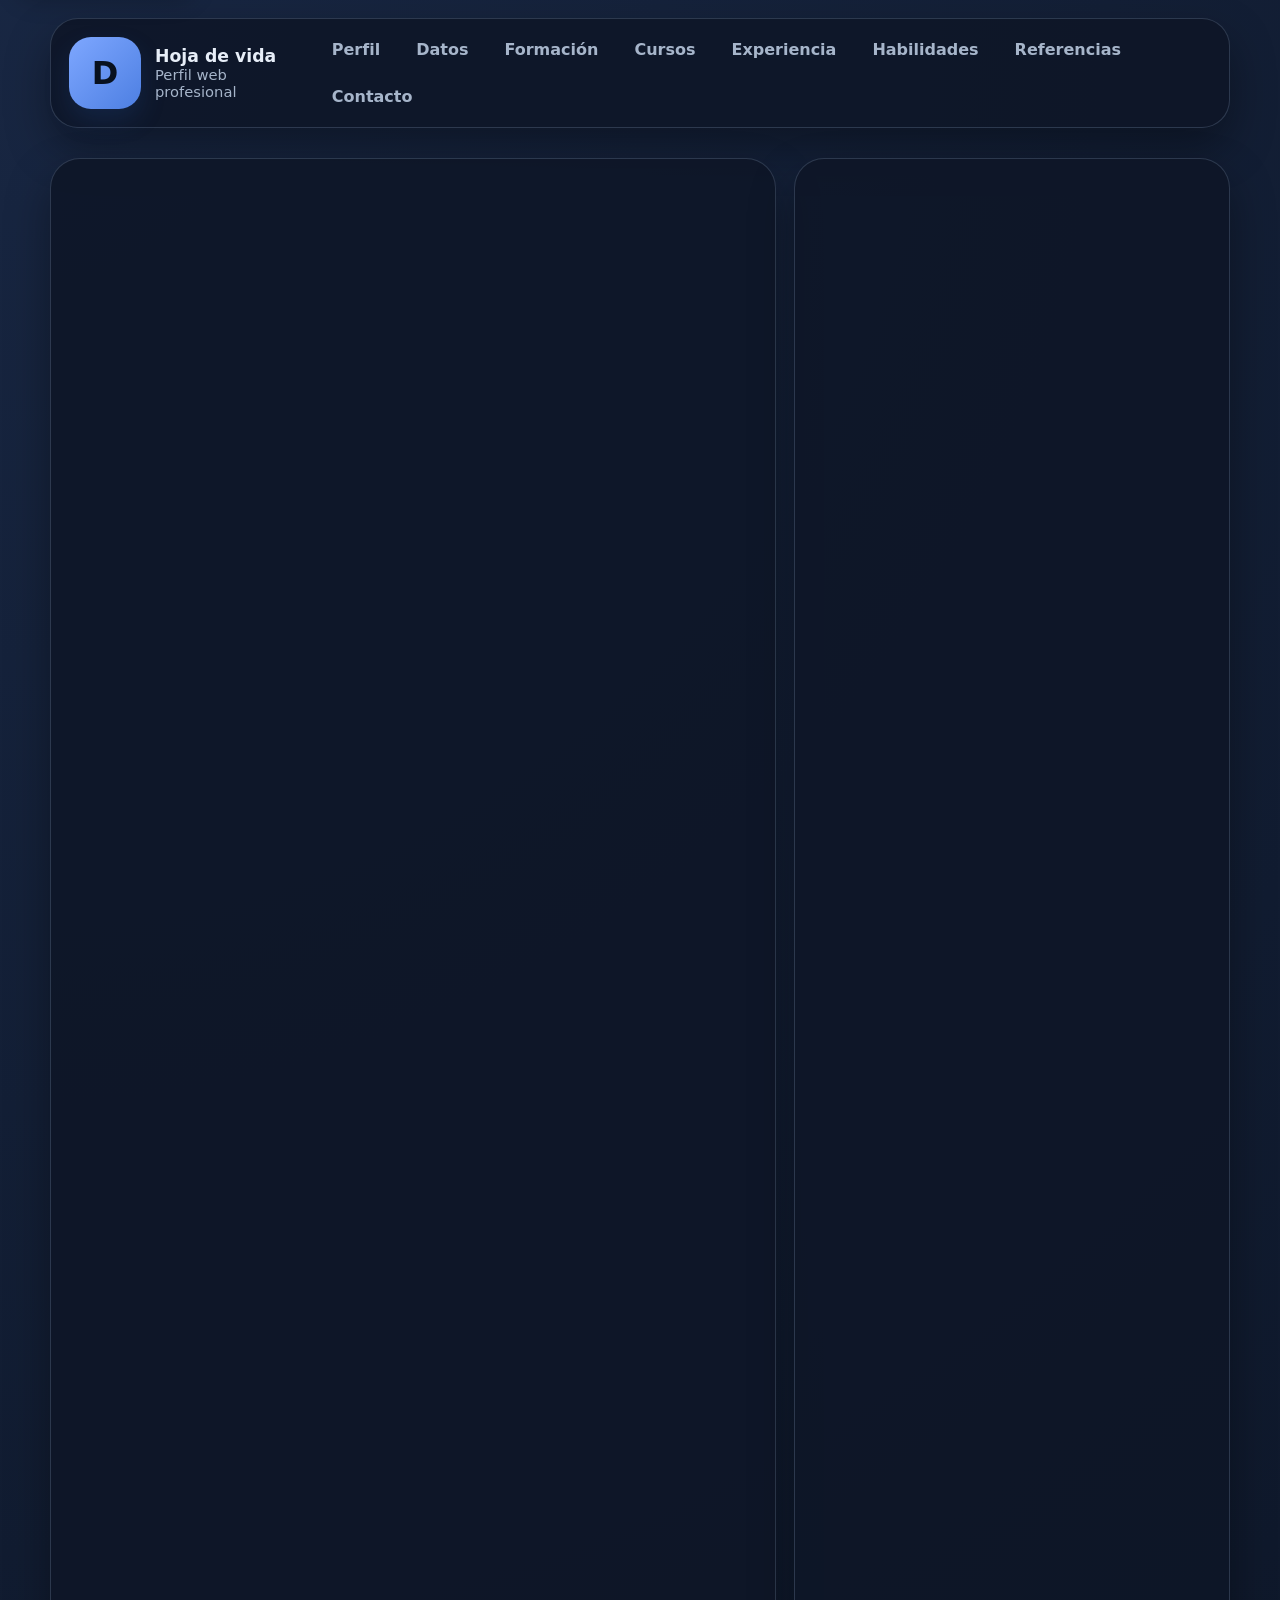
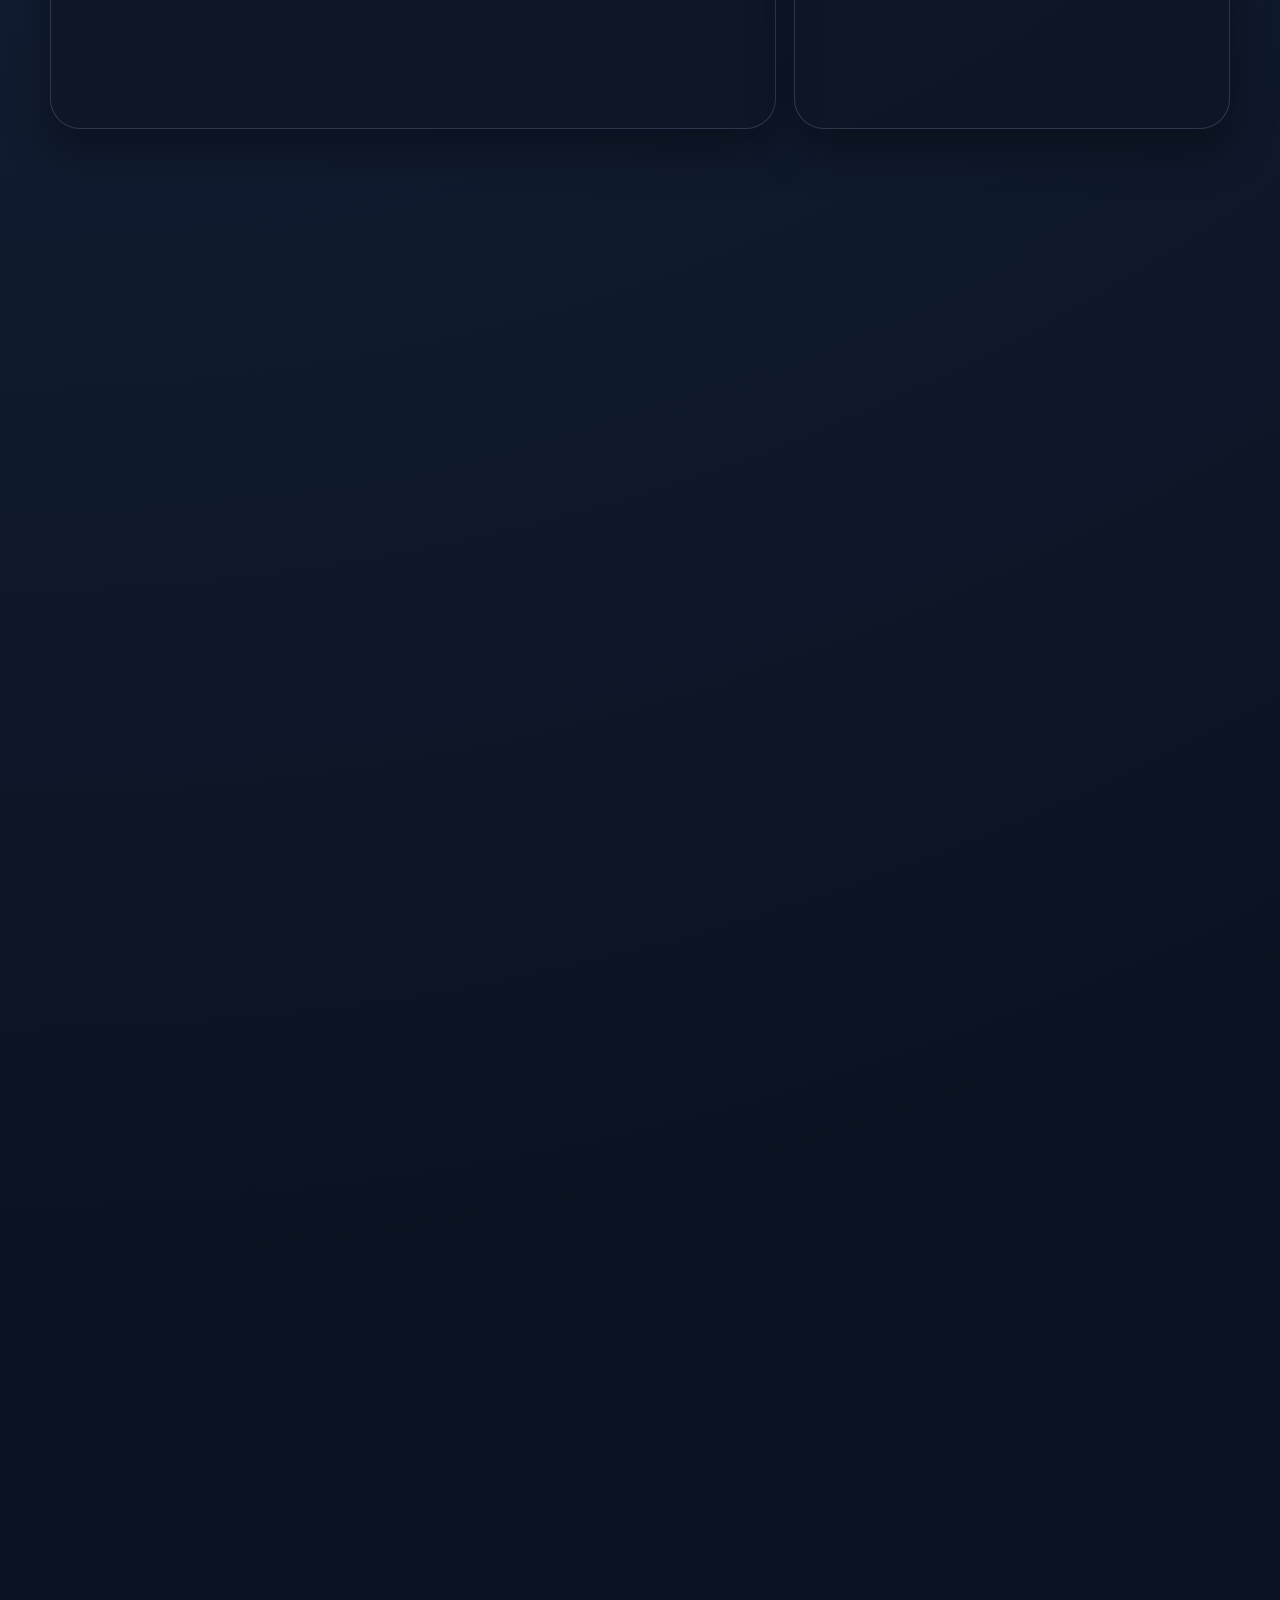
==== index.html @ f196a5a7 "Primer commit: subiendo proyecto completo" ====
<!doctype html>
<html lang="es">
<head>
  <meta charset="UTF-8" />
  <meta name="viewport" content="width=device-width, initial-scale=1.0" />
  <meta name="description" content="Hoja de vida web profesional de Deivid Aldemar Delgado Naranjo" />
  <meta name="color-scheme" content="dark" />
  <meta name="theme-color" content="#10192c" />
  <title>Inicio · Deivid Aldemar Delgado Naranjo</title>
  <link id="appFavicon" rel="icon" type="image/png" sizes="32x32" href="./assets/favicon-32.png" />
  <link rel="icon" type="image/svg+xml" href="./assets/favicon.svg" />
  <link rel="shortcut icon" href="./assets/favicon.ico" />
  <script>
    (function () {
      var path = window.location.pathname.replace(/\/+$/, '');
      var parts = path.split('/').filter(Boolean);
      var base = parts.length ? '/' + parts[0] : '';
      var assets = base ? base + '/assets' : './assets';
      var el = document.getElementById('appFavicon');
      if (el) {
        el.href = assets + '/favicon-32.png';
        el.setAttribute('sizes', '32x32');
      }
    })();
  </script>
  <link rel="stylesheet" href="./css/styles.css" />
</head>
<body>
  <a class="skip-link" href="#contenido">Saltar al contenido</a>

  <header class="hero" id="inicio">
    <nav class="topbar" aria-label="Navegación principal">
      <div class="brand">
        <span class="brand-mark" aria-hidden="true">D</span>
        <div class="brand-copy">
          <strong>Hoja de vida</strong>
          <span>Perfil web profesional</span>
        </div>
      </div>

      <div class="topbar-actions">
        <div class="nav-links">
  <a href="./perfil-profesional/" data-route="perfil">Perfil</a>
  <a href="./datos-personales/" data-route="datos">Datos</a>
  <a href="./formacion-academica/" data-route="formacion">Formación</a>
  <a href="./cursos-y-certificaciones/" data-route="cursos">Cursos</a>
  <a href="./experiencia-laboral/" data-route="experiencia">Experiencia</a>
  <a href="./habilidades/" data-route="habilidades">Habilidades</a>
  <a href="./referencias/" data-route="referencias">Referencias</a>
  <a href="./contacto/" data-route="contacto">Contacto</a>
</div>

      </div>
    </nav>

    <section class="hero-grid">
      <div class="hero-copy">
        <p class="eyebrow">Arquitectura MVC frontend · HTML · CSS · JavaScript</p>
        <h1 id="cvName">Deivid Aldemar Delgado Naranjo</h1>
        <p id="cvHeadline" class="lead"></p>
        <p id="cvSummary" class="summary"></p>

        <div class="hero-actions">
          <button id="printBtn" class="btn btn-primary" type="button">Imprimir / Exportar</button>
          <a class="btn btn-secondary" href="./contacto/" data-route="contacto">Ir a contacto</a>
        </div>
      </div>

      <aside class="hero-panel" aria-label="Resumen rápido">
        <div class="panel-item">
          <span>Ubicación</span>
          <strong id="cvLocation"></strong>
        </div>
        <div class="panel-item">
          <span>Email</span>
          <strong id="cvEmail"></strong>
        </div>
        <div class="panel-item">
          <span>Celular</span>
          <strong id="cvPhone"></strong>
        </div>
        <div class="panel-item">
          <span>Enfoque</span>
          <strong>Desarrollo web y bases de datos</strong>
        </div>
      </aside>
    </section>
  </header>

  <main id="contenido" class="page-shell">
    <section class="stats" id="resumen" data-route="resumen"></section>
    <section id="perfil" data-route="perfil" class="content-block"></section>
    <section id="datos" data-route="datos" class="content-block"></section>
    <section id="formacion" data-route="formacion" class="content-block"></section>
    <section id="cursos" data-route="cursos" class="content-block"></section>
    <section id="experiencia" data-route="experiencia" class="content-block"></section>
    <section id="habilidades" data-route="habilidades" class="content-block"></section>
    <section id="referencias" data-route="referencias" class="content-block"></section>
    <section id="contacto" data-route="contacto" class="content-block"></section>
  </main>

  <footer class="footer">
    <p>Proyecto estático listo para desplegar · MVC frontend · Sin dependencias externas</p>
  </footer>

  <button id="backToTop" class="back-to-top" type="button" aria-label="Volver al inicio">
    <span aria-hidden="true">↑</span>
  </button>

  <script type="module" src="./js/controllers/app.js"></script>
</body>
</html>
---- css/styles.css ----
/* Base */
:root {
  --radius: 24px;
  --radius-sm: 16px;
  --max: 1180px;
  --focus-ring: 0 0 0 4px transparent;
  color-scheme: dark;
  --bg: #0b1322;
  --bg-accent: radial-gradient(circle at top left, rgba(92, 140, 235, 0.16), transparent 34%);
  --surface: rgba(14, 22, 39, 0.88);
  --surface-solid: #10192c;
  --surface-2: #16233a;
  --surface-3: #1d2a45;
  --text: #e7eef8;
  --muted: #a6b5ca;
  --primary: #7ea7ff;
  --primary-2: #4d7fe2;
  --primary-contrast: #08111f;
  --border: rgba(155, 177, 207, 0.22);
  --success: #37c792;
  --danger: #ff7b6b;
  --shadow: 0 20px 44px rgba(0, 0, 0, 0.35);
  --shadow-soft: 0 10px 24px rgba(0, 0, 0, 0.2);
  --primary-shadow: 0 12px 24px rgba(33, 77, 143, 0.24);
  --accent-ring: rgba(126, 167, 255, 0.12);
  --focus-outline: rgba(126, 167, 255, 0.35);
}

body {
  margin: 0;
  font-family: Inter, system-ui, -apple-system, BlinkMacSystemFont, "Segoe UI", sans-serif;
  color: var(--text);
  background:
    var(--bg-accent),
    linear-gradient(180deg, var(--bg) 0%, var(--bg) 100%);
  transition: color .18s ease, border-color .18s ease, box-shadow .18s ease;
}


* { box-sizing: border-box; }
html { scroll-behavior: smooth; }
body {
  margin: 0;
  font-family: Inter, system-ui, -apple-system, BlinkMacSystemFont, "Segoe UI", sans-serif;
  color: var(--text);
  background:
    var(--bg-accent),
    linear-gradient(180deg, var(--bg) 0%, var(--bg) 100%);
  transition: background-color .3s ease, color .3s ease, border-color .3s ease, box-shadow .3s ease;
}

a { color: inherit; text-decoration: none; }
button, input, textarea { font: inherit; }
button { -webkit-tap-highlight-color: transparent; }

.skip-link {
  position: absolute;
  top: -48px;
  left: 16px;
  background: var(--primary);
  color: var(--primary-contrast);
  padding: 10px 14px;
  border-radius: 999px;
  z-index: 999;
  box-shadow: var(--shadow-soft);
}
.skip-link:focus { top: 16px; }

.hero {
  padding: 18px 20px 34px;
}
.topbar, .hero-grid, .page-shell, .footer {
  max-width: var(--max);
  margin: 0 auto;
}

.topbar {
  display: flex;
  align-items: center;
  justify-content: space-between;
  gap: 16px;
  background: var(--surface);
  border: 1px solid var(--border);
  border-radius: 28px;
  padding: 12px 18px;
  box-shadow: var(--shadow);
}

.brand {
  display: flex;
  align-items: center;
  gap: 14px;
  min-width: 0;
}
.brand-mark {
  width: 72px;
  height: 72px;
  flex: 0 0 72px;
  border-radius: 22px;
  display: grid;
  place-items: center;
  background: linear-gradient(135deg, var(--primary), var(--primary-2));
  color: var(--primary-contrast);
  font-weight: 900;
  font-size: 2rem;
  line-height: 1;
  letter-spacing: 0;
  box-shadow: var(--primary-shadow);
}
.brand-copy strong,
.brand-copy span {
  display: block;
}
.brand-copy strong {
  color: var(--text);
  font-size: 1.08rem;
}
.brand-copy span { color: var(--muted); font-size: 0.92rem; }

.topbar-actions {
  display: flex;
  align-items: center;
  gap: 12px;
  flex-wrap: wrap;
  justify-content: flex-end;
}

.nav-links {
  display: flex;
  flex-wrap: wrap;
  gap: 10px;
}
.nav-links a {
  color: var(--muted);
  font-weight: 600;
  padding: 8px 12px;
  border-radius: 999px;
  transition: background .14s ease, color .14s ease, transform .14s ease, box-shadow .14s ease, border-color .14s ease;
  border: 1px solid transparent;
}
.nav-links a:hover,
.nav-links a:focus-visible {
  background: linear-gradient(135deg, rgba(126, 167, 255, 0.10), rgba(77, 127, 226, 0.15));
  color: var(--primary);
  border-color: var(--border);
  box-shadow: var(--shadow-soft);
}

.nav-links a.is-active,
.nav-links a[aria-current="page"] {
  background: linear-gradient(135deg, rgba(126, 167, 255, 0.14), rgba(77, 127, 226, 0.18));
  color: var(--primary);
  border-color: rgba(126, 167, 255, 0.28);
  box-shadow: var(--shadow-soft);
}

#inicio,
#resumen,
#perfil,
#datos,
#formacion,
#cursos,
#experiencia,
#habilidades,
#referencias,
#contacto {
  scroll-margin-top: 28px;
}

.hero-grid {
  display: grid;
  grid-template-columns: 1.5fr 0.9fr;
  gap: 18px;
  margin-top: 18px;
  align-items: stretch;
}

.hero-copy, .hero-panel, .content-card, .stats-card, .contact-card {
  background: var(--surface);
  border: 1px solid var(--border);
  box-shadow: var(--shadow);
  border-radius: 28px;
  overflow: hidden;
  content-visibility: auto;
  contain-intrinsic-size: 1px 280px;
}

.hero-copy {
  border-radius: 30px;
  padding: 34px;
}
.eyebrow {
  display: inline-flex;
  align-items: center;
  gap: 8px;
  color: var(--primary);
  font-size: 0.86rem;
  font-weight: 700;
  text-transform: uppercase;
  letter-spacing: 0.08em;
  margin: 0 0 14px;
}
.eyebrow::before {
  content: "";
  width: 10px;
  height: 10px;
  border-radius: 50%;
  background: var(--primary);
  box-shadow: 0 0 0 6px var(--accent-ring);
}
.hero-copy h1 {
  margin: 0;
  font-size: clamp(2rem, 4vw, 3.7rem);
  line-height: 1.04;
}
.lead {
  margin: 14px 0 0;
  font-size: 1.1rem;
  color: var(--text);
  max-width: 65ch;
}
.summary {
  margin: 16px 0 0;
  color: var(--muted);
  max-width: 72ch;
  line-height: 1.7;
}

.hero-actions {
  display: flex;
  flex-wrap: wrap;
  gap: 12px;
  margin-top: 26px;
}

.btn {
  display: inline-flex;
  align-items: center;
  justify-content: center;
  min-height: 46px;
  padding: 0 18px;
  border-radius: 14px;
  border: 1px solid transparent;
  font-weight: 700;
  cursor: pointer;
  transition: transform .12s ease, box-shadow .12s ease, background .12s ease, color .12s ease, border-color .12s ease;
}
.btn:hover { transform: translateY(-1px); }
.btn:focus-visible,
.nav-links a:focus-visible,
input:focus-visible,
textarea:focus-visible,
.back-to-top:focus-visible {
  outline: 3px solid var(--focus-outline);
  outline-offset: 2px;
}
.btn-primary {
  background: linear-gradient(135deg, var(--primary), var(--primary-2));
  color: var(--primary-contrast);
  box-shadow: var(--primary-shadow);
}
.btn-secondary {
  background: var(--surface-solid);
  border-color: var(--border);
  color: var(--primary);
}
.btn-ghost {
  background: transparent;
  border-color: var(--border);
  color: var(--text);
}

.hero-panel {
  border-radius: 30px;
  padding: 26px;
  display: grid;
  gap: 14px;
  align-content: start;
}
.panel-item {
  background: var(--surface-2);
  border-radius: 18px;
  padding: 16px 18px;
  border: 1px solid var(--border);
}
.panel-item span {
  display: block;
  font-size: 0.86rem;
  color: var(--muted);
  margin-bottom: 6px;
}
.panel-item strong {
  display: block;
  font-size: 1rem;
  line-height: 1.45;
}

.page-shell {
  padding: 0 20px 40px;
}

.stats {
  display: grid;
  grid-template-columns: repeat(4, 1fr);
  gap: 14px;
  margin-top: 4px;
  margin-bottom: 18px;
}
.stats-card {
  border-radius: 22px;
  padding: 18px;
}
.stats-card span {
  display: block;
  color: var(--muted);
  font-size: 0.9rem;
  margin-bottom: 10px;
}
.stats-card strong {
  font-size: 1.4rem;
}

.content-block {
  margin-bottom: 18px;
}
.content-card {
  border-radius: 30px;
  padding: 28px;
}
.section-head {
  display: flex;
  justify-content: space-between;
  align-items: end;
  gap: 16px;
  margin-bottom: 20px;
}
.section-head h2 {
  margin: 0;
  font-size: 1.6rem;
}
.section-head p {
  margin: 6px 0 0;
  color: var(--muted);
  max-width: 70ch;
}
.badge {
  display: inline-flex;
  align-items: center;
  gap: 8px;
  background: var(--surface-2);
  color: var(--primary);
  border-radius: 999px;
  padding: 8px 12px;
  font-weight: 700;
  font-size: 0.86rem;
  border: 1px solid var(--border);
}

.grid-2 {
  display: grid;
  grid-template-columns: 1fr 1fr;
  gap: 16px;
}
.grid-3 {
  display: grid;
  grid-template-columns: repeat(3, 1fr);
  gap: 16px;
}
.card {
  background: var(--surface-2);
  border-radius: 22px;
  padding: 18px;
  border: 1px solid var(--border);
}
.card h3 {
  margin: 0 0 10px;
  font-size: 1.05rem;
}
.card p, .card li, .muted { color: var(--muted); line-height: 1.7; }
.card ul { margin: 0; padding-left: 18px; }

.definition-list {
  display: grid;
  grid-template-columns: repeat(2, minmax(0, 1fr));
  gap: 14px;
}
.definition-item {
  padding: 16px;
  background: var(--surface-2);
  border-radius: 18px;
  border: 1px solid var(--border);
}
.definition-item dt {
  font-size: 0.85rem;
  color: var(--muted);
  margin-bottom: 8px;
}
.definition-item dd {
  margin: 0;
  font-weight: 600;
  line-height: 1.5;
}

.timeline {
  display: grid;
  gap: 14px;
}
.timeline-item {
  position: relative;
  padding: 18px 18px 18px 22px;
  background: var(--surface-2);
  border-radius: 20px;
  border: 1px solid var(--border);
}
.timeline-item::before {
  content: "";
  position: absolute;
  left: 10px;
  top: 22px;
  bottom: 22px;
  width: 3px;
  border-radius: 999px;
  background: linear-gradient(180deg, var(--primary), var(--primary-2));
  opacity: 0.6;
}
.timeline-meta {
  display: flex;
  flex-wrap: wrap;
  gap: 8px;
  margin-bottom: 8px;
}
.pill {
  display: inline-flex;
  align-items: center;
  border-radius: 999px;
  background: var(--surface-solid);
  border: 1px solid var(--border);
  padding: 4px 10px;
  font-size: 0.82rem;
  color: var(--muted);
}
.timeline-item h3 { margin: 0 0 8px; }
.timeline-item p { margin: 0; color: var(--muted); line-height: 1.7; }

.skill-list {
  display: flex;
  flex-wrap: wrap;
  gap: 10px;
}
.skill-chip {
  border: 1px solid var(--border);
  background: var(--surface-solid);
  padding: 10px 12px;
  border-radius: 999px;
  color: var(--primary-2);
  font-weight: 700;
}

.form {
  display: grid;
  gap: 14px;
}
.form-grid {
  display: grid;
  grid-template-columns: repeat(2, 1fr);
  gap: 14px;
}
.field {
  display: grid;
  gap: 8px;
}
.field label {
  font-weight: 700;
  font-size: 0.95rem;
}
.field-help {
  color: var(--muted);
  font-size: 0.85rem;
  line-height: 1.5;
}

.sr-only {
  position: absolute;
  width: 1px;
  height: 1px;
  padding: 0;
  margin: -1px;
  overflow: hidden;
  clip: rect(0, 0, 0, 0);
  white-space: nowrap;
  border: 0;
}

.field input, .field textarea {
  width: 100%;
  padding: 14px 15px;
  border-radius: 16px;
  border: 1px solid var(--border);
  background: var(--surface-solid);
  color: var(--text);
  outline: none;
  transition: background-color .2s ease, border-color .2s ease, box-shadow .2s ease, color .2s ease;
}
.field input::placeholder,
.field textarea::placeholder { opacity: 0.62; }
.field input:focus, .field textarea:focus {
  border-color: var(--primary);
  box-shadow: 0 0 0 4px var(--accent-ring);
}
.field textarea { min-height: 140px; resize: vertical; }

.form-status {
  min-height: 1.5em;
  font-weight: 700;
}
.form-status.success { color: var(--success); animation: status-pop .18s ease-out; }
.form-status.error { color: var(--danger); animation: status-shake .18s ease-out; }

.footer {
  padding: 8px 20px 30px;
  color: var(--muted);
  text-align: center;
}

.back-to-top {
  position: fixed;
  right: 18px;
  bottom: 18px;
  z-index: 998;
  width: 48px;
  height: 48px;
  border: 1px solid var(--border);
  border-radius: 999px;
  background: var(--surface);
  color: var(--text);
  box-shadow: var(--shadow);
  display: grid;
  place-items: center;
  cursor: pointer;
  opacity: 0;
  transform: translateY(10px);
  pointer-events: none;
  transition: opacity .16s ease, transform .16s ease, background .16s ease, color .16s ease;
}
.back-to-top.is-visible {
  opacity: 1;
  transform: translateY(0);
  pointer-events: auto;
  animation: back-top-enter .16s ease-out;
}
.back-to-top:hover {
  transform: translateY(-1px) scale(1.015);
}

/* Animations */
[data-reveal] {
  opacity: 0;
  transform: translate3d(0, 10px, 0);
  transition:
    opacity .22s ease-out,
    transform .22s ease-out;
  transition-delay: var(--reveal-delay, 0ms);
  will-change: opacity, transform;
  content-visibility: auto;
  contain-intrinsic-size: 1px 240px;
}

[data-reveal].is-visible {
  opacity: 1;
  transform: translate3d(0, 0, 0);
}

.hero-copy[data-reveal],
.hero-panel[data-reveal],
main > section[data-reveal],
.content-card[data-reveal],
.stats-card[data-reveal],
.card[data-reveal],
.panel-item[data-reveal],
.definition-item[data-reveal],
.timeline-item[data-reveal],
.skill-chip[data-reveal] {
  transition-timing-function: cubic-bezier(0.2, 0.8, 0.2, 1);
}

.hero-copy[data-reveal],
.hero-panel[data-reveal],
main > section[data-reveal] {
  transform: translate3d(0, 12px, 0);
}

.content-card[data-reveal],
.stats-card[data-reveal],
.card[data-reveal],
.panel-item[data-reveal],
.definition-item[data-reveal],
.timeline-item[data-reveal] {
  transition-duration: .22s;
}

.skill-chip[data-reveal] {
  transform: translate3d(0, 8px, 0);
  transition-duration: .18s;
}

.btn,
.nav-links a,
.back-to-top {
  transition: transform .18s ease, box-shadow .18s ease, background .18s ease, color .18s ease, border-color .18s ease, opacity .18s ease;
}

.form-status {
  opacity: 0;
  transform: translateY(6px);
  transition: opacity .22s ease, transform .22s ease, color .22s ease;
}

.form-status.is-active {
  opacity: 1;
  transform: translateY(0);
}

.form-status.success {
  color: var(--success);
  animation: status-pop .42s ease;
}

.form-status.error {
  color: var(--danger);
  animation: status-shake .42s ease;
}

.back-to-top.is-visible {
  animation: back-top-enter .22s ease;
}

.no-motion *,
.no-motion *::before,
.no-motion *::after {
  animation: none !important;
  transition: none !important;
  scroll-behavior: auto !important;
}

.no-motion [data-reveal] {
  opacity: 1 !important;
  transform: none !important;
  filter: none !important;
  transition: none !important;
  transition-delay: 0ms !important;
}

@keyframes status-pop {
  0% {
    opacity: 0;
    transform: translateY(4px) scale(0.99);
  }
  100% {
    opacity: 1;
    transform: translateY(0) scale(1);
  }
}

@keyframes status-shake {
  0%, 100% { transform: translateX(0); }
  25% { transform: translateX(-2px); }
  50% { transform: translateX(2px); }
  75% { transform: translateX(-1px); }
}

@keyframes back-top-enter {
  0% { opacity: 0; transform: translateY(6px) scale(0.98); }
  100% { opacity: 1; transform: translateY(0) scale(1); }
}


.lite-motion .topbar,
.lite-motion .hero-copy,
.lite-motion .hero-panel,
.lite-motion .content-card,
.lite-motion .stats-card,
.lite-motion .contact-card,
.lite-motion .card,
.lite-motion .panel-item,
.lite-motion .definition-item,
.lite-motion .timeline-item {
  box-shadow: var(--shadow-soft);
}

@media (pointer: coarse), (max-width: 768px) {
  html { scroll-behavior: auto; }

  .topbar,
  .hero-copy,
  .hero-panel,
  .content-card,
  .stats-card,
  .contact-card {
    box-shadow: var(--shadow-soft);
  }

  .nav-links a,
  .btn,
  .back-to-top {
    transition-duration: .12s;
  }

  [data-reveal] {
    transition-duration: .16s;
    transition-timing-function: ease-out;
    transition-delay: var(--reveal-delay, 0ms);
  }
}

@media (prefers-reduced-motion: reduce) {
  html { scroll-behavior: auto; }
  *, *::before, *::after {
    animation: none !important;
    transition: none !important;
    scroll-behavior: auto !important;
  }
  [data-reveal] {
    opacity: 1 !important;
    transform: none !important;
    filter: none !important;
  }
}

@media (max-width: 960px) {
  .hero-grid, .stats, .grid-2, .grid-3, .form-grid {
    grid-template-columns: 1fr;
  }
  .topbar {
    border-radius: 28px;
    align-items: start;
    flex-direction: column;
  }
  .topbar-actions {
    width: 100%;
    justify-content: space-between;
  }
  .nav-links { width: 100%; }
  .hero-copy, .hero-panel, .content-card { padding: 22px; }
  .definition-list { grid-template-columns: 1fr; }
}

@media (max-width: 640px) {
  .hero, .page-shell { padding-left: 14px; padding-right: 14px; }
  .hero-copy h1 { font-size: 2rem; }
  .hero-actions { flex-direction: column; }
  .btn { width: 100%; }
  .section-head { align-items: start; flex-direction: column; }
  .topbar-actions {
    flex-direction: column;
    align-items: stretch;
  }
  .back-to-top {
    right: 14px;
    bottom: 14px;
  }
}

/* Print-friendly */
@media print {
  @page { margin: 12mm; }
  html, body {
    background: #ffffff !important;
    color: #0f172a !important;
    scroll-behavior: auto !important;
  }
  *,
  *::before,
  *::after {
    animation: none !important;
    transition: none !important;
    filter: none !important;
    box-shadow: none !important;
  }
  [data-reveal] {
    opacity: 1 !important;
    transform: none !important;
  }
  .skip-link, .topbar, .hero-actions, #contacto, .footer, .back-to-top {
    display: none !important;
  }
  .hero, .page-shell { padding: 0; }
  .hero-copy, .hero-panel, .content-card, .stats-card {
    box-shadow: none;
    border: 1px solid #dfe6ee;
    background: #ffffff !important;
  }
  .hero-grid { grid-template-columns: 1.4fr 0.9fr; }
  .content-card, .stats-card, .timeline-item, .definition-item, .card, .panel-item {
    break-inside: avoid;
  }
  .content-card { page-break-inside: avoid; }
  .section-head h2 { font-size: 1.35rem; }
}
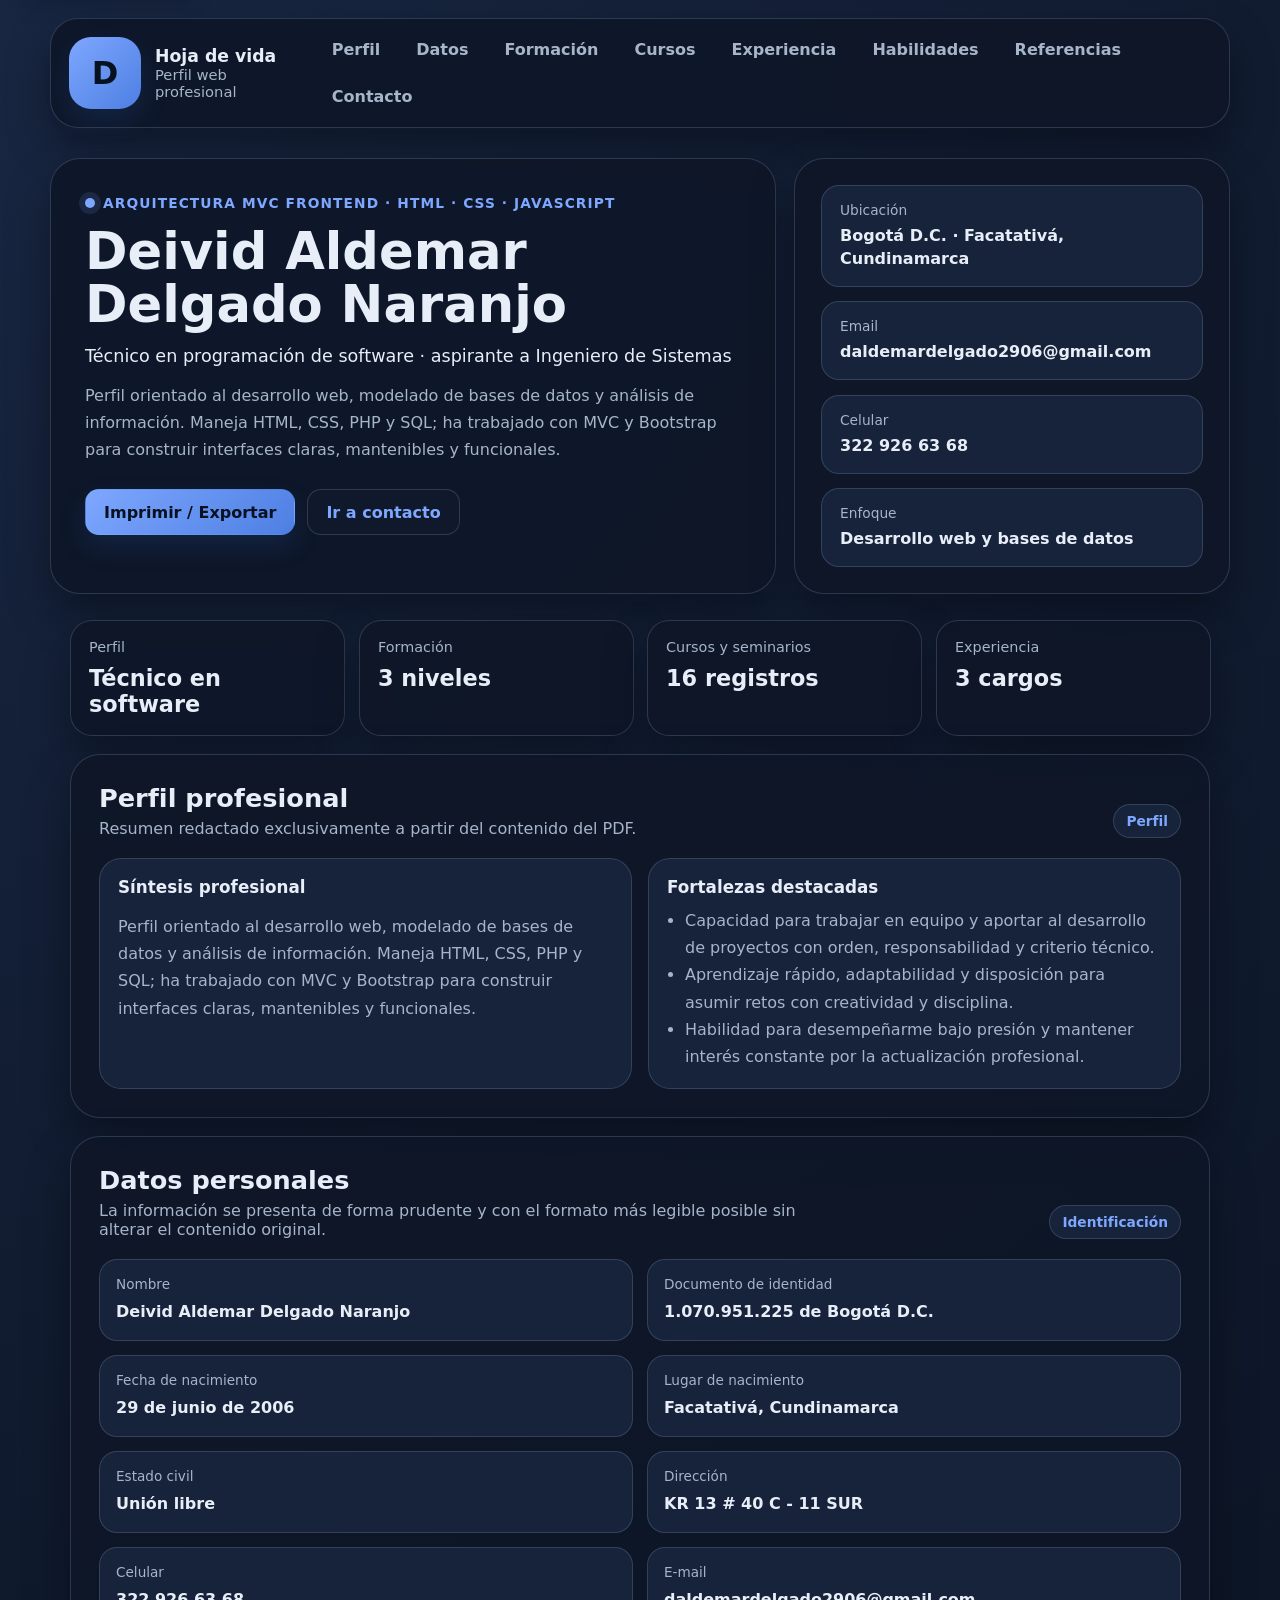
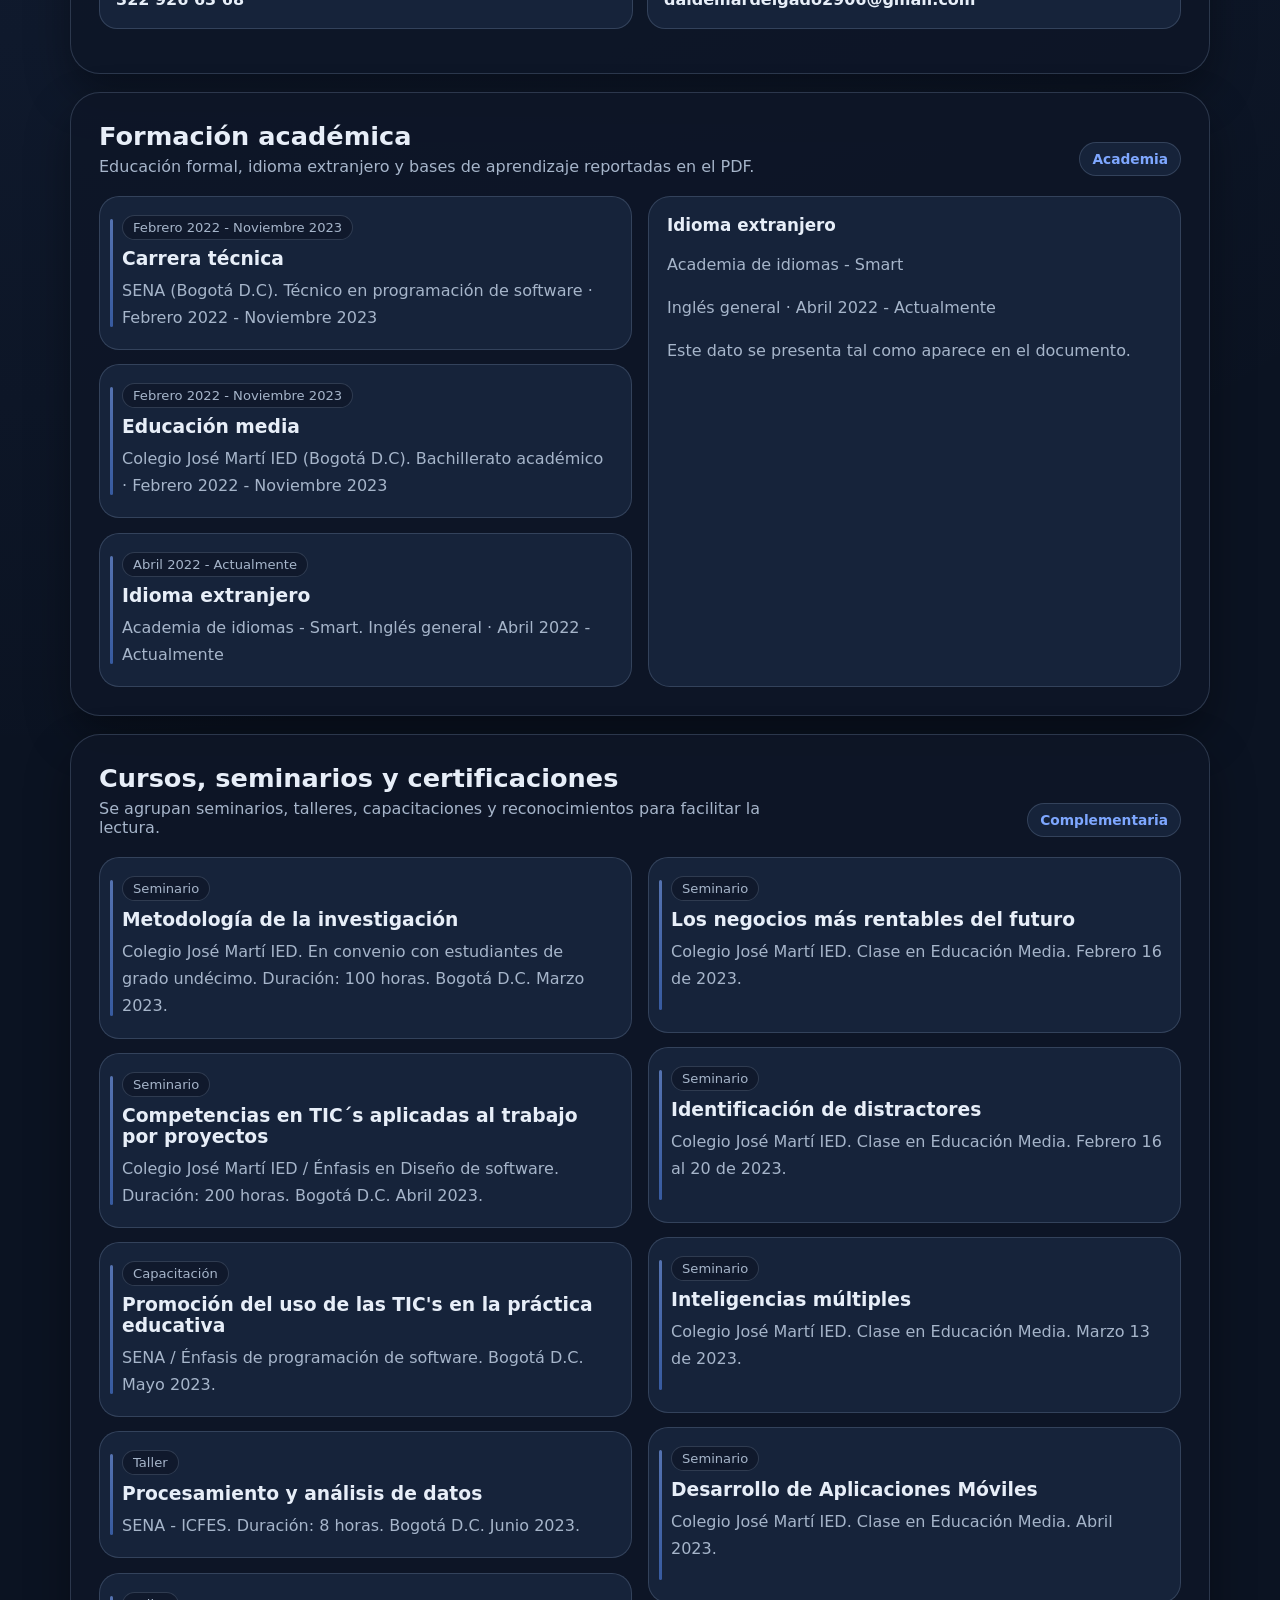
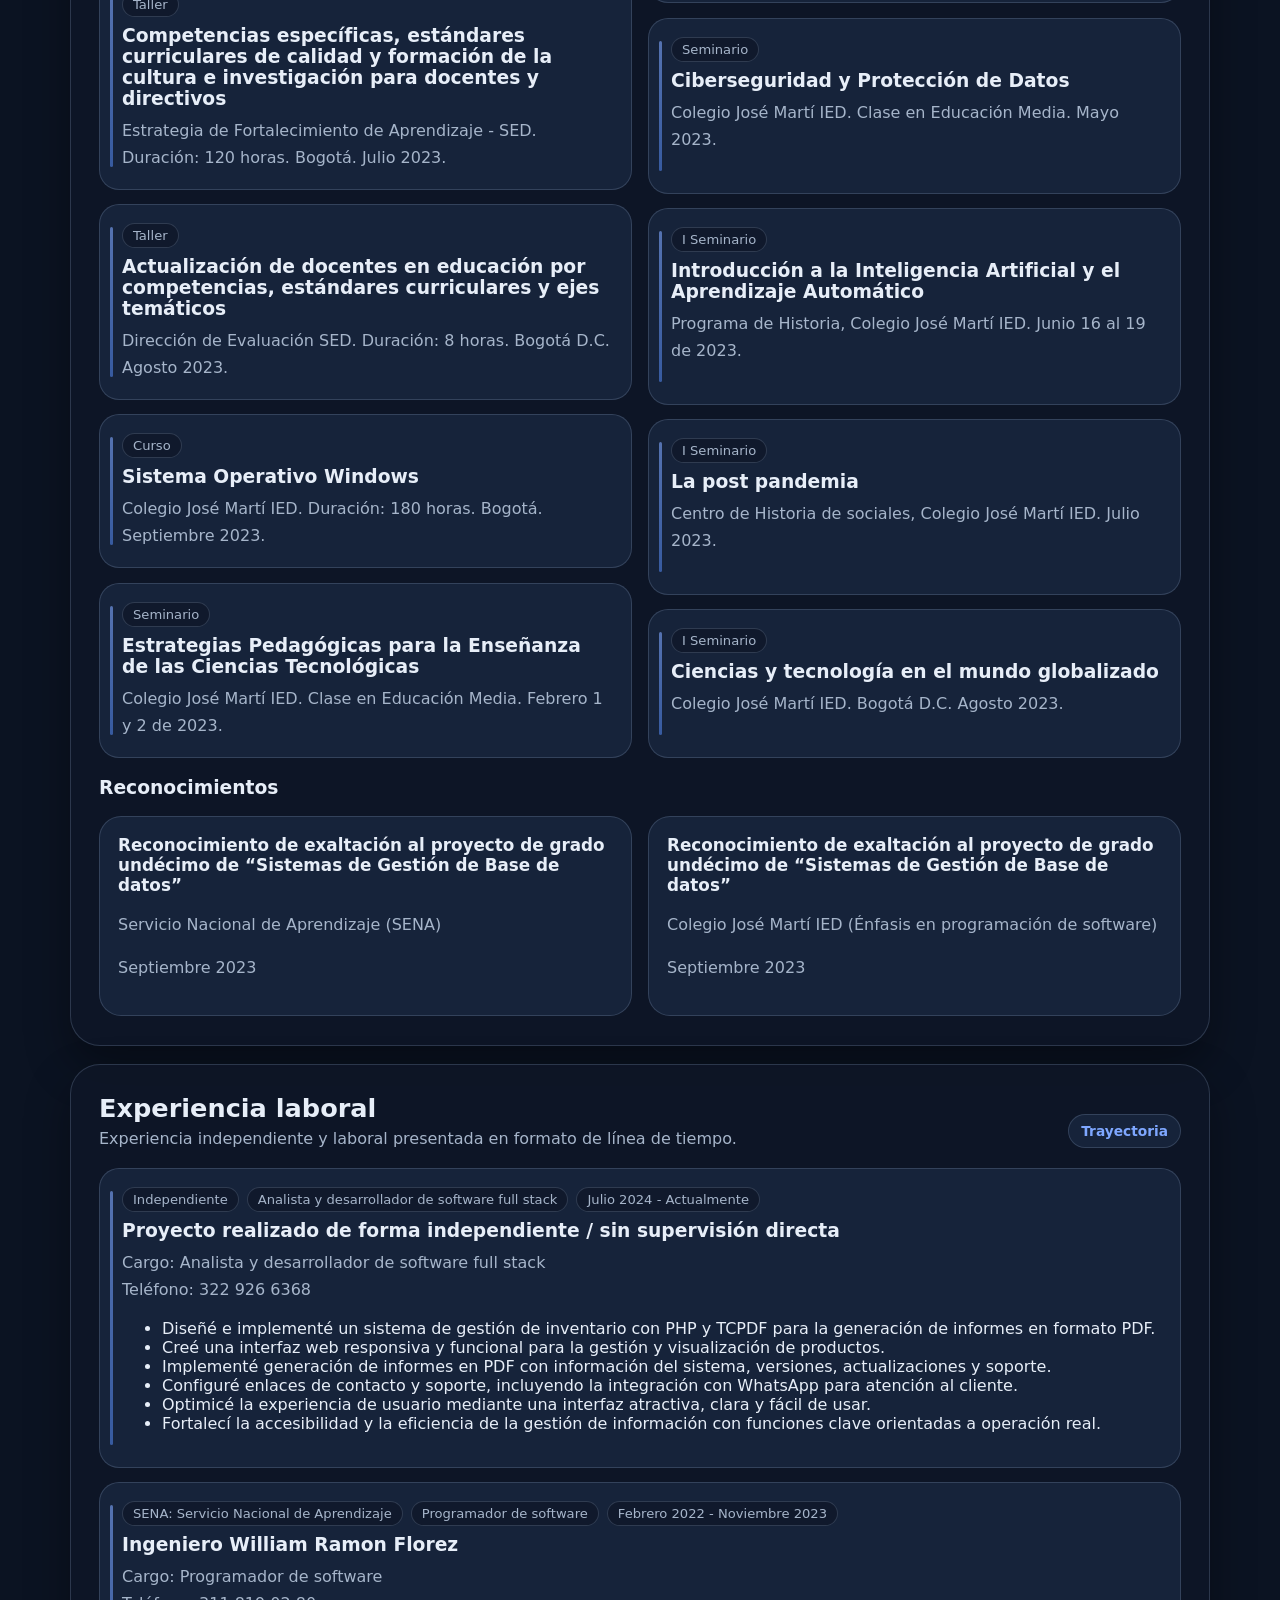
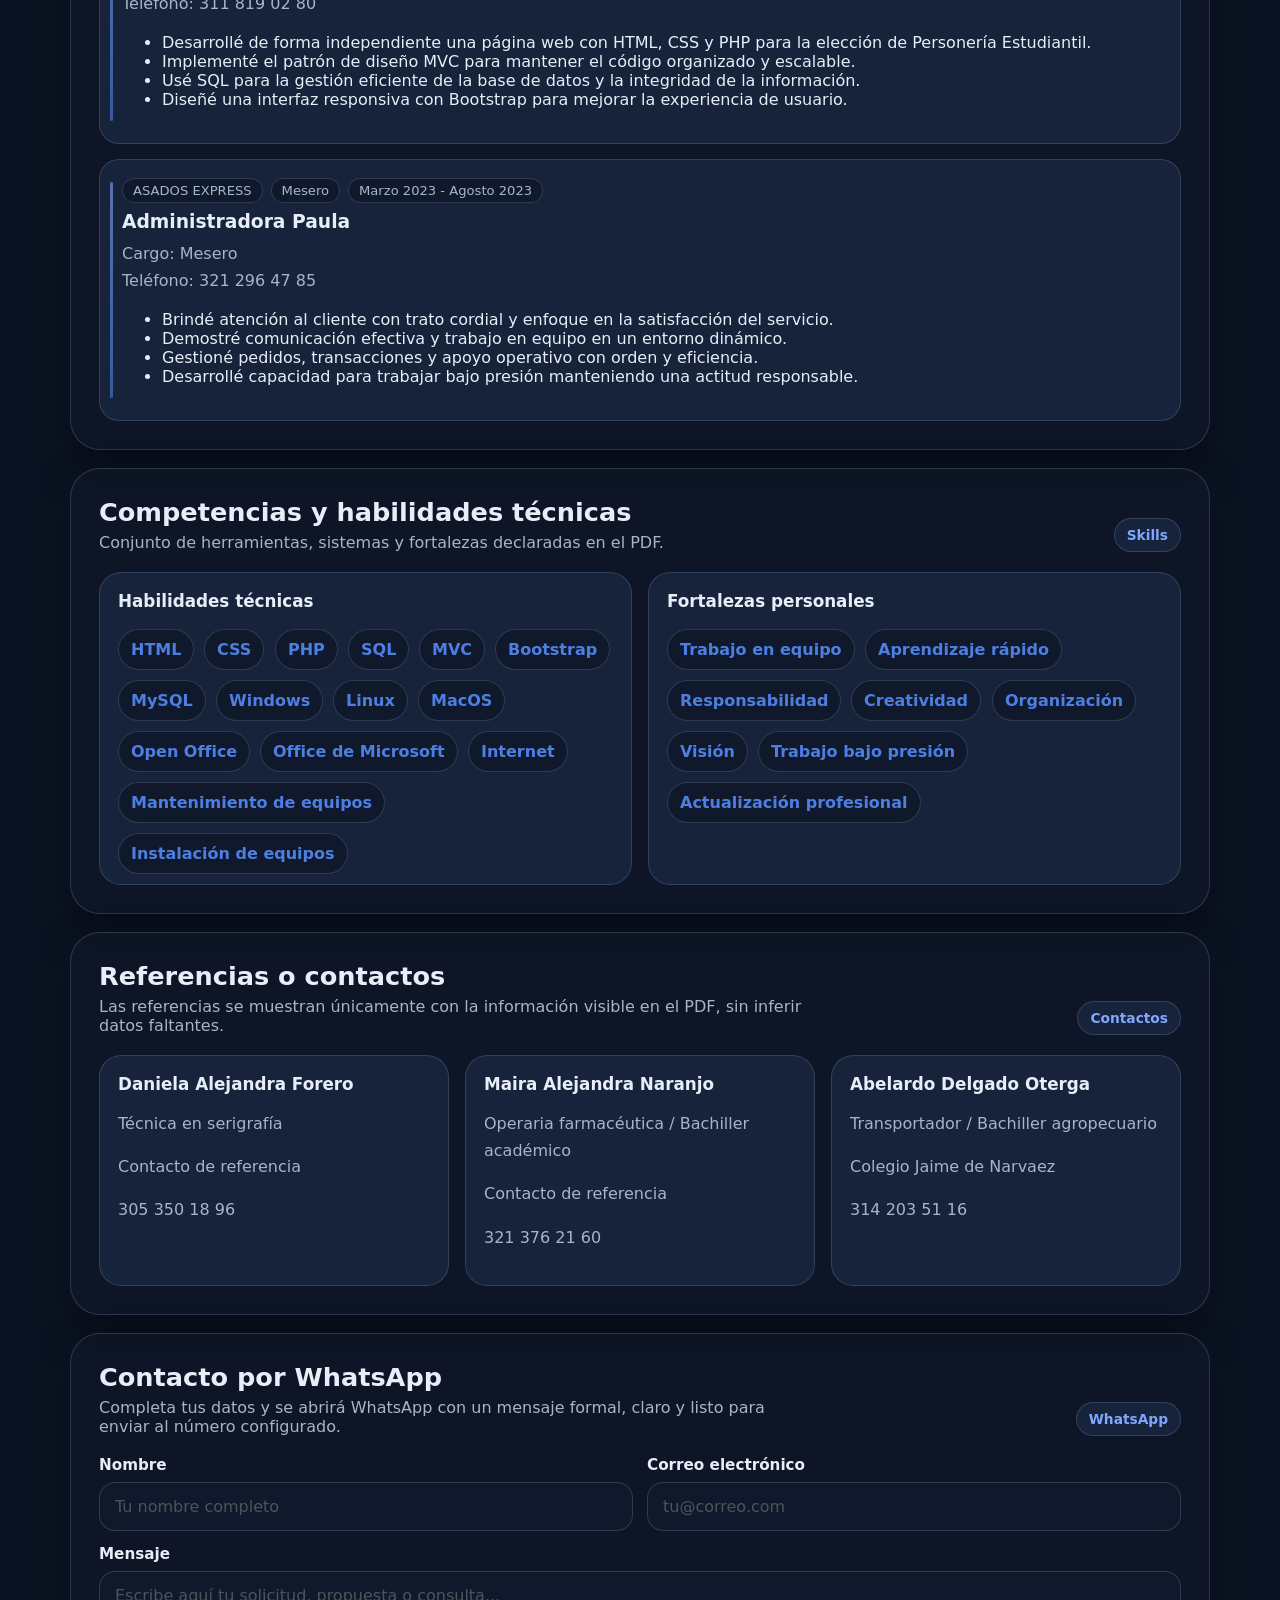
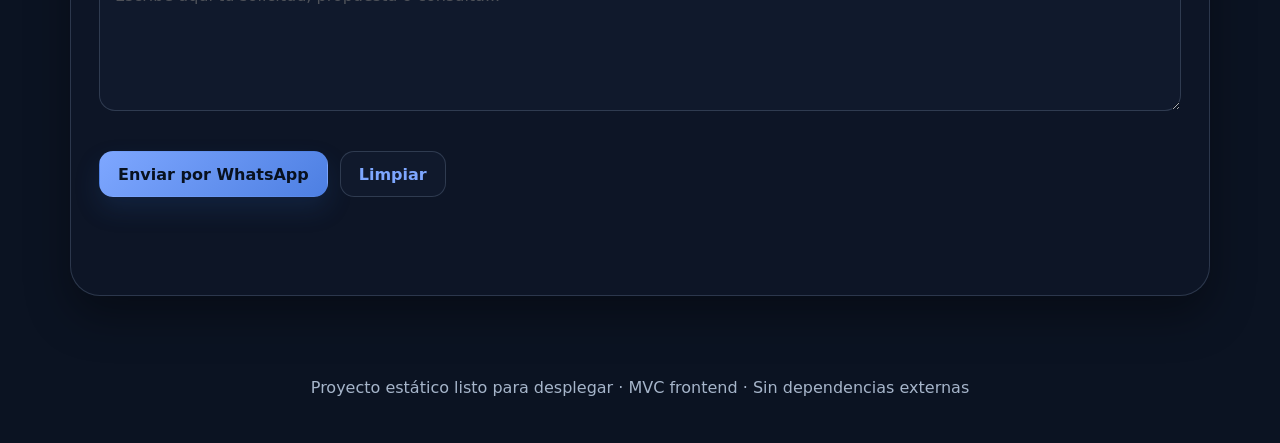
==== commit 092dda0f: "Primer commit: subiendo proyecto completo" ====
--- a/index.html
+++ b/index.html
@@ -16,6 +16,13 @@
       var parts = path.split('/').filter(Boolean);
       var base = parts.length ? '/' + parts[0] : '';
       var assets = base ? base + '/assets' : './assets';
+      var ua = navigator.userAgent || '';
+      var inAppBrowser = /FBAN|FBAV|FB_IAB|FB4A|Messenger|Instagram|LinkedInApp|Snapchat|Twitter|XApp|WhatsApp|Telegram/i.test(ua);
+
+      if (inAppBrowser) {
+        document.documentElement.classList.add('in-app-browser');
+      }
+
       var el = document.getElementById('appFavicon');
       if (el) {
         el.href = assets + '/favicon-32.png';
--- a/css/styles.css
+++ b/css/styles.css
@@ -38,7 +38,10 @@
 
 
 * { box-sizing: border-box; }
-html { scroll-behavior: smooth; }
+html {
+  scroll-behavior: smooth;
+  scroll-padding-top: 24px;
+}
 body {
   margin: 0;
   font-family: Inter, system-ui, -apple-system, BlinkMacSystemFont, "Segoe UI", sans-serif;
@@ -164,7 +167,7 @@
 #habilidades,
 #referencias,
 #contacto {
-  scroll-margin-top: 28px;
+  scroll-margin-top: 44px;
 }
 
 .hero-grid {
@@ -181,8 +184,6 @@
   box-shadow: var(--shadow);
   border-radius: 28px;
   overflow: hidden;
-  content-visibility: auto;
-  contain-intrinsic-size: 1px 280px;
 }
 
 .hero-copy {
@@ -268,6 +269,11 @@
   background: transparent;
   border-color: var(--border);
   color: var(--text);
+}
+
+html.in-app-browser #printBtn,
+body.in-app-browser #printBtn {
+  display: none !important;
 }
 
 .hero-panel {
@@ -561,8 +567,6 @@
     transform .22s ease-out;
   transition-delay: var(--reveal-delay, 0ms);
   will-change: opacity, transform;
-  content-visibility: auto;
-  contain-intrinsic-size: 1px 240px;
 }
 
 [data-reveal].is-visible {
@@ -688,7 +692,7 @@
 }
 
 @media (pointer: coarse), (max-width: 768px) {
-  html { scroll-behavior: auto; }
+  html { scroll-behavior: smooth; }
 
   .topbar,
   .hero-copy,
@@ -702,12 +706,12 @@
   .nav-links a,
   .btn,
   .back-to-top {
-    transition-duration: .12s;
+    transition-duration: .18s;
   }
 
   [data-reveal] {
-    transition-duration: .16s;
-    transition-timing-function: ease-out;
+    transition-duration: .22s;
+    transition-timing-function: cubic-bezier(0.2, 0.8, 0.2, 1);
     transition-delay: var(--reveal-delay, 0ms);
   }
 }
@@ -742,6 +746,179 @@
   .nav-links { width: 100%; }
   .hero-copy, .hero-panel, .content-card { padding: 22px; }
   .definition-list { grid-template-columns: 1fr; }
+}
+
+
+body[data-export-mode="true"],
+.export-preview body {
+  --bg: #f5f7fb;
+  --bg-accent: none;
+  --surface: #ffffff;
+  --surface-solid: #f8fafc;
+  --surface-2: #f8fafc;
+  --surface-3: #eef2f7;
+  --text: #0f172a;
+  --muted: #475569;
+  --primary: #1d4ed8;
+  --primary-2: #2563eb;
+  --primary-contrast: #ffffff;
+  --border: #d8e0ea;
+  --success: #15803d;
+  --danger: #b91c1c;
+  --shadow: none;
+  --shadow-soft: none;
+  --primary-shadow: none;
+  --accent-ring: rgba(37, 99, 235, 0.12);
+  --focus-outline: rgba(37, 99, 235, 0.28);
+  background: #ffffff !important;
+  color: #0f172a !important;
+  scroll-behavior: auto !important;
+}
+
+body[data-export-mode="true"] *,
+body[data-export-mode="true"] *::before,
+body[data-export-mode="true"] *::after,
+.export-preview body *,
+.export-preview body *::before,
+.export-preview body *::after {
+  animation: none !important;
+  transition: none !important;
+  filter: none !important;
+  box-shadow: none !important;
+}
+
+body[data-export-mode="true"] [data-reveal],
+.export-preview [data-reveal] {
+  opacity: 1 !important;
+  transform: none !important;
+  filter: none !important;
+  transition: none !important;
+  transition-delay: 0ms !important;
+}
+
+body[data-export-mode="true"] .skip-link,
+body[data-export-mode="true"] .topbar,
+body[data-export-mode="true"] .hero-actions,
+body[data-export-mode="true"] .footer,
+body[data-export-mode="true"] .back-to-top,
+.export-preview .skip-link,
+.export-preview .topbar,
+.export-preview .hero-actions,
+.export-preview .footer,
+.export-preview .back-to-top {
+  display: none !important;
+}
+
+body[data-export-mode="true"] .hero,
+body[data-export-mode="true"] .page-shell,
+.export-preview .hero,
+.export-preview .page-shell {
+  padding: 0 !important;
+}
+
+body[data-export-mode="true"] .hero-grid,
+.export-preview .hero-grid {
+  grid-template-columns: 1fr !important;
+  gap: 14px !important;
+}
+
+body[data-export-mode="true"] .hero-copy,
+body[data-export-mode="true"] .hero-panel,
+body[data-export-mode="true"] .content-card,
+body[data-export-mode="true"] .stats-card,
+body[data-export-mode="true"] .contact-card,
+.export-preview .hero-copy,
+.export-preview .hero-panel,
+.export-preview .content-card,
+.export-preview .stats-card,
+.export-preview .contact-card {
+  background: #ffffff !important;
+  border: 1px solid #dfe6ee !important;
+  box-shadow: none !important;
+  overflow: visible !important;
+}
+
+body[data-export-mode="true"] .hero-copy,
+.export-preview .hero-copy {
+  padding: 22px !important;
+}
+
+body[data-export-mode="true"] .hero-panel,
+.export-preview .hero-panel {
+  padding: 22px !important;
+  width: 100% !important;
+}
+
+body[data-export-mode="true"] .hero-copy h1,
+.export-preview .hero-copy h1 {
+  font-size: 2.25rem !important;
+}
+
+body[data-export-mode="true"] .lead,
+body[data-export-mode="true"] .summary,
+.export-preview .lead,
+.export-preview .summary {
+  color: #334155 !important;
+  max-width: none !important;
+}
+
+body[data-export-mode="true"] .panel-item,
+.export-preview .panel-item {
+  background: #f8fafc !important;
+  border: 1px solid #d8e0ea !important;
+}
+
+body[data-export-mode="true"] .card,
+body[data-export-mode="true"] .definition-item,
+body[data-export-mode="true"] .timeline-item,
+body[data-export-mode="true"] .panel-item,
+body[data-export-mode="true"] .skill-chip,
+.export-preview .card,
+.export-preview .definition-item,
+.export-preview .timeline-item,
+.export-preview .panel-item,
+.export-preview .skill-chip {
+  background: #ffffff !important;
+  border: 1px solid #d8e0ea !important;
+  color: #0f172a !important;
+}
+
+body[data-export-mode="true"] .content-card,
+body[data-export-mode="true"] .stats-card,
+.export-preview .content-card,
+.export-preview .stats-card {
+  break-inside: avoid;
+  page-break-inside: avoid;
+}
+
+body[data-export-mode="true"] .skill-chip,
+.export-preview .skill-chip {
+  color: #1d4ed8 !important;
+  font-weight: 700;
+}
+
+body[data-export-mode="true"] .hero-copy[data-reveal],
+body[data-export-mode="true"] .hero-panel[data-reveal],
+body[data-export-mode="true"] main > section[data-reveal],
+body[data-export-mode="true"] .content-card[data-reveal],
+body[data-export-mode="true"] .stats-card[data-reveal],
+body[data-export-mode="true"] .card[data-reveal],
+body[data-export-mode="true"] .panel-item[data-reveal],
+body[data-export-mode="true"] .definition-item[data-reveal],
+body[data-export-mode="true"] .timeline-item[data-reveal],
+body[data-export-mode="true"] .skill-chip[data-reveal],
+.export-preview .hero-copy[data-reveal],
+.export-preview .hero-panel[data-reveal],
+.export-preview main > section[data-reveal],
+.export-preview .content-card[data-reveal],
+.export-preview .stats-card[data-reveal],
+.export-preview .card[data-reveal],
+.export-preview .panel-item[data-reveal],
+.export-preview .definition-item[data-reveal],
+.export-preview .timeline-item[data-reveal],
+.export-preview .skill-chip[data-reveal] {
+  opacity: 1 !important;
+  transform: none !important;
 }
 
 @media (max-width: 640px) {
@@ -762,11 +939,32 @@
 
 /* Print-friendly */
 @media print {
-  @page { margin: 12mm; }
+  @page { size: A4 portrait; margin: 10mm 12mm; }
   html, body {
     background: #ffffff !important;
     color: #0f172a !important;
     scroll-behavior: auto !important;
+  }
+  body {
+    --bg: #f5f7fb;
+    --bg-accent: none;
+    --surface: #ffffff;
+    --surface-solid: #f8fafc;
+    --surface-2: #f8fafc;
+    --surface-3: #eef2f7;
+    --text: #0f172a;
+    --muted: #475569;
+    --primary: #1d4ed8;
+    --primary-2: #2563eb;
+    --primary-contrast: #ffffff;
+    --border: #d8e0ea;
+    --success: #15803d;
+    --danger: #b91c1c;
+    --shadow: none;
+    --shadow-soft: none;
+    --primary-shadow: none;
+    --accent-ring: rgba(37, 99, 235, 0.12);
+    --focus-outline: rgba(37, 99, 235, 0.28);
   }
   *,
   *::before,
@@ -780,18 +978,36 @@
     opacity: 1 !important;
     transform: none !important;
   }
-  .skip-link, .topbar, .hero-actions, #contacto, .footer, .back-to-top {
+  .skip-link, .topbar, .hero-actions, .footer, .back-to-top {
     display: none !important;
   }
-  .hero, .page-shell { padding: 0; }
-  .hero-copy, .hero-panel, .content-card, .stats-card {
-    box-shadow: none;
-    border: 1px solid #dfe6ee;
+  .hero, .page-shell { padding: 0 !important; }
+  .hero-grid {
+    grid-template-columns: 1fr !important;
+    gap: 14px !important;
+  }
+  .hero-copy, .hero-panel, .content-card, .stats-card, .contact-card {
+    box-shadow: none !important;
+    border: 1px solid #d8e0ea !important;
     background: #ffffff !important;
-  }
-  .hero-grid { grid-template-columns: 1.4fr 0.9fr; }
+    overflow: visible !important;
+  }
+  .hero-copy { padding: 22px !important; }
+  .hero-panel { padding: 22px !important; width: 100% !important; }
+  .hero-copy h1 { font-size: 2.25rem !important; }
+
+  .card, .definition-item, .timeline-item, .panel-item, .skill-chip {
+    background: #ffffff !important;
+    border: 1px solid #d8e0ea !important;
+    color: #0f172a !important;
+  }
+  .skill-chip {
+    color: #1d4ed8 !important;
+  }
+
   .content-card, .stats-card, .timeline-item, .definition-item, .card, .panel-item {
     break-inside: avoid;
+    page-break-inside: avoid;
   }
   .content-card { page-break-inside: avoid; }
   .section-head h2 { font-size: 1.35rem; }
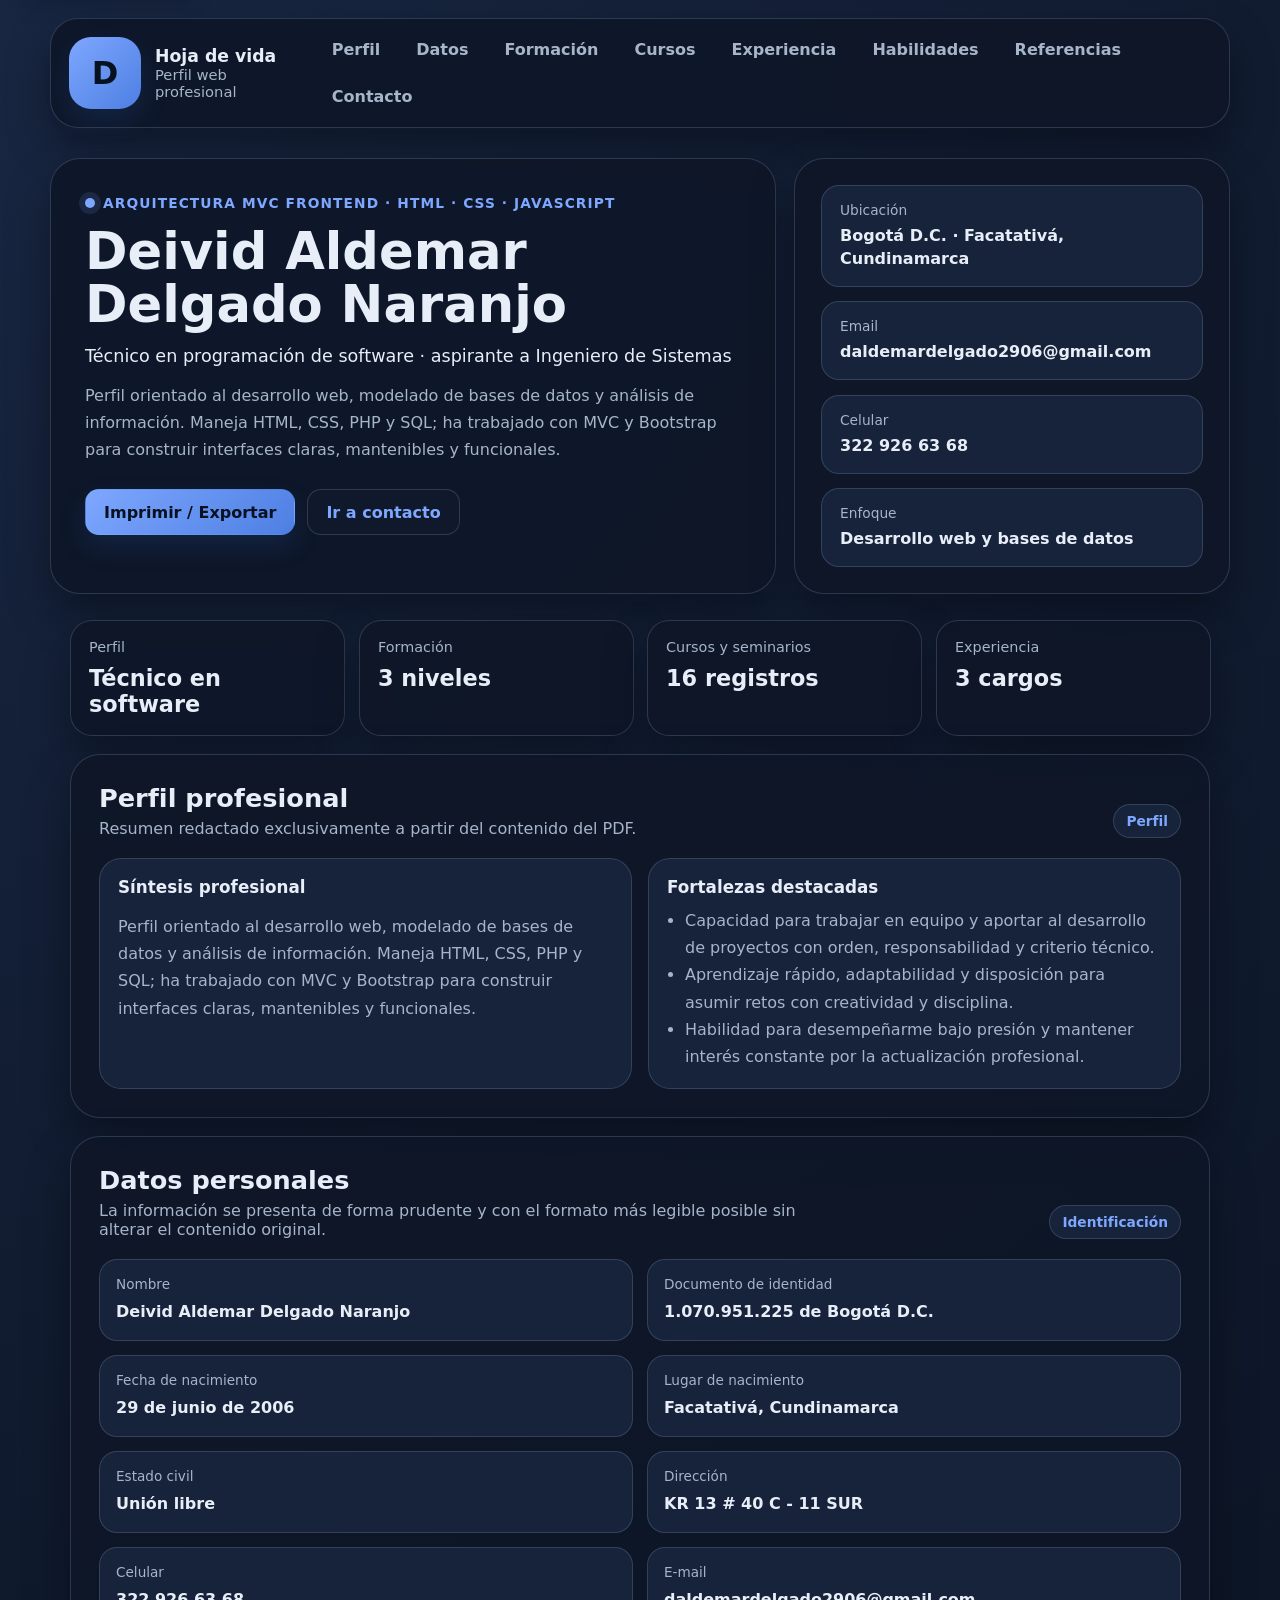
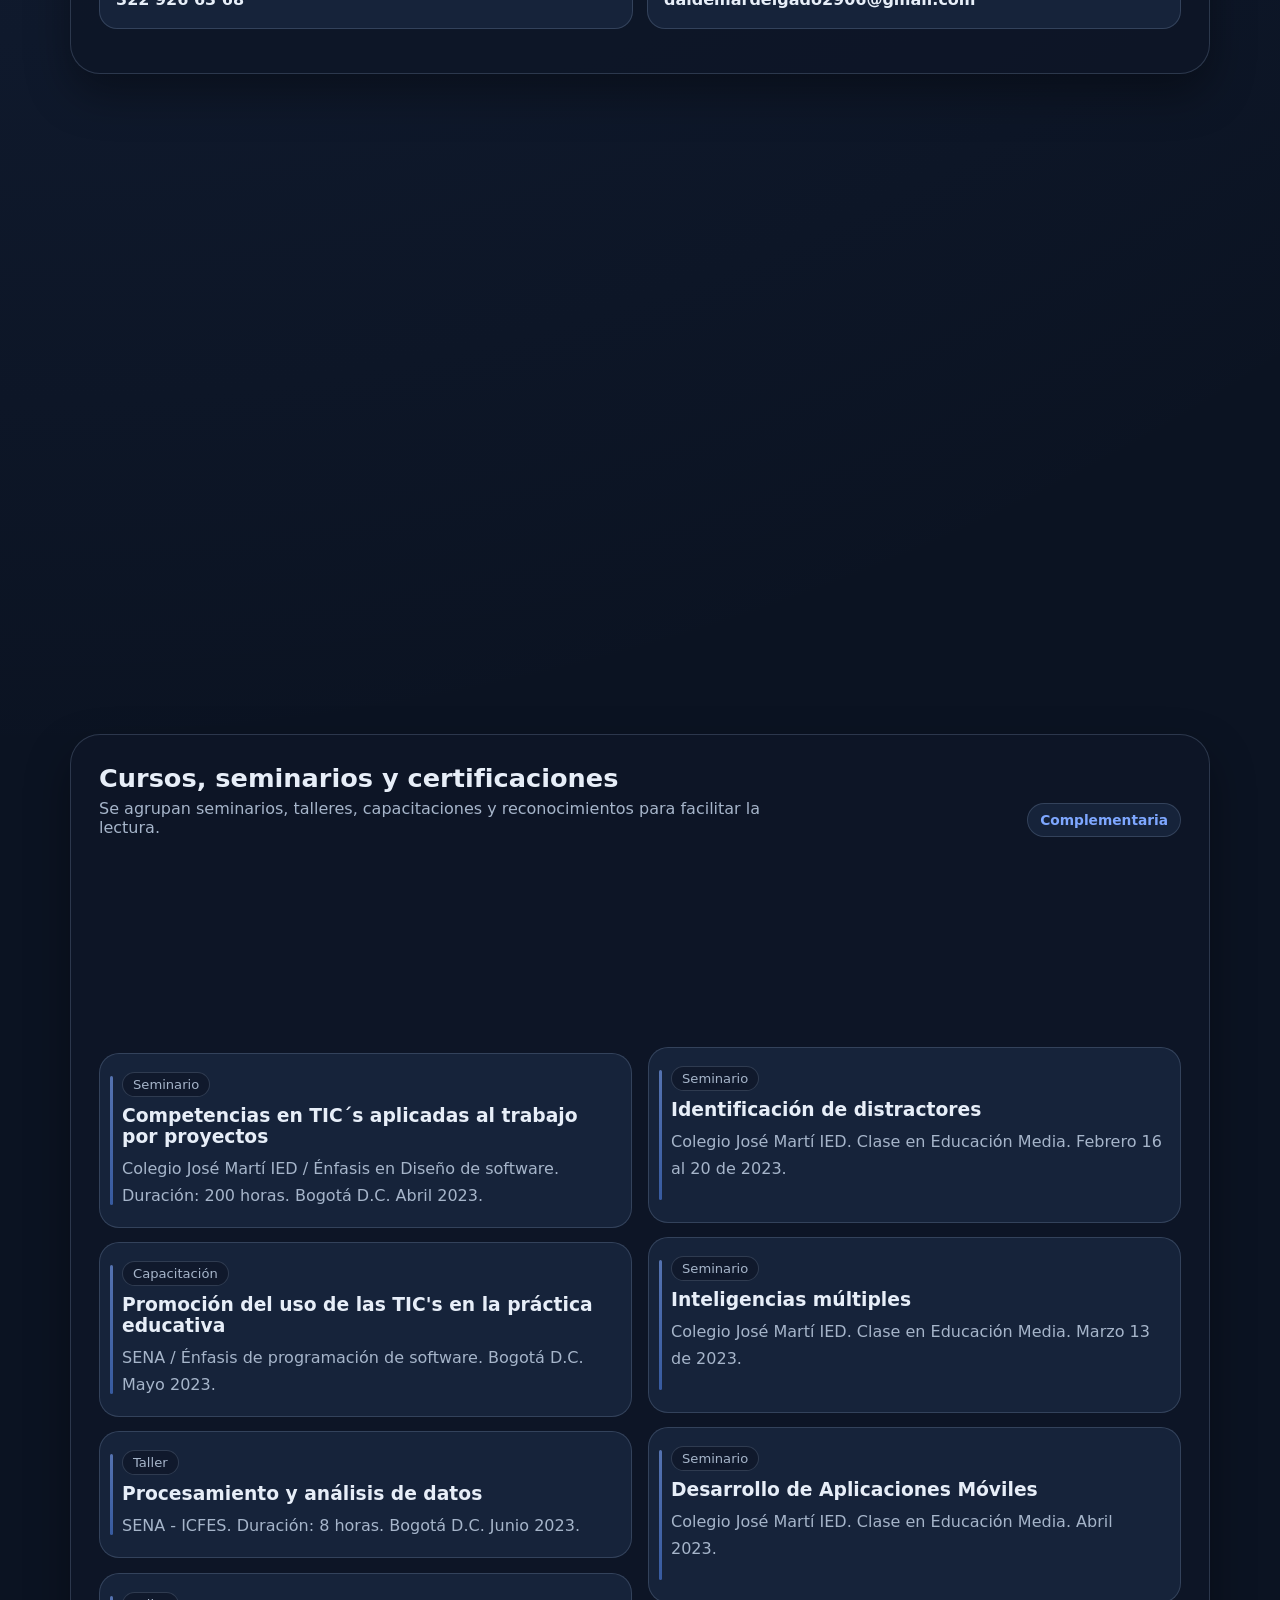
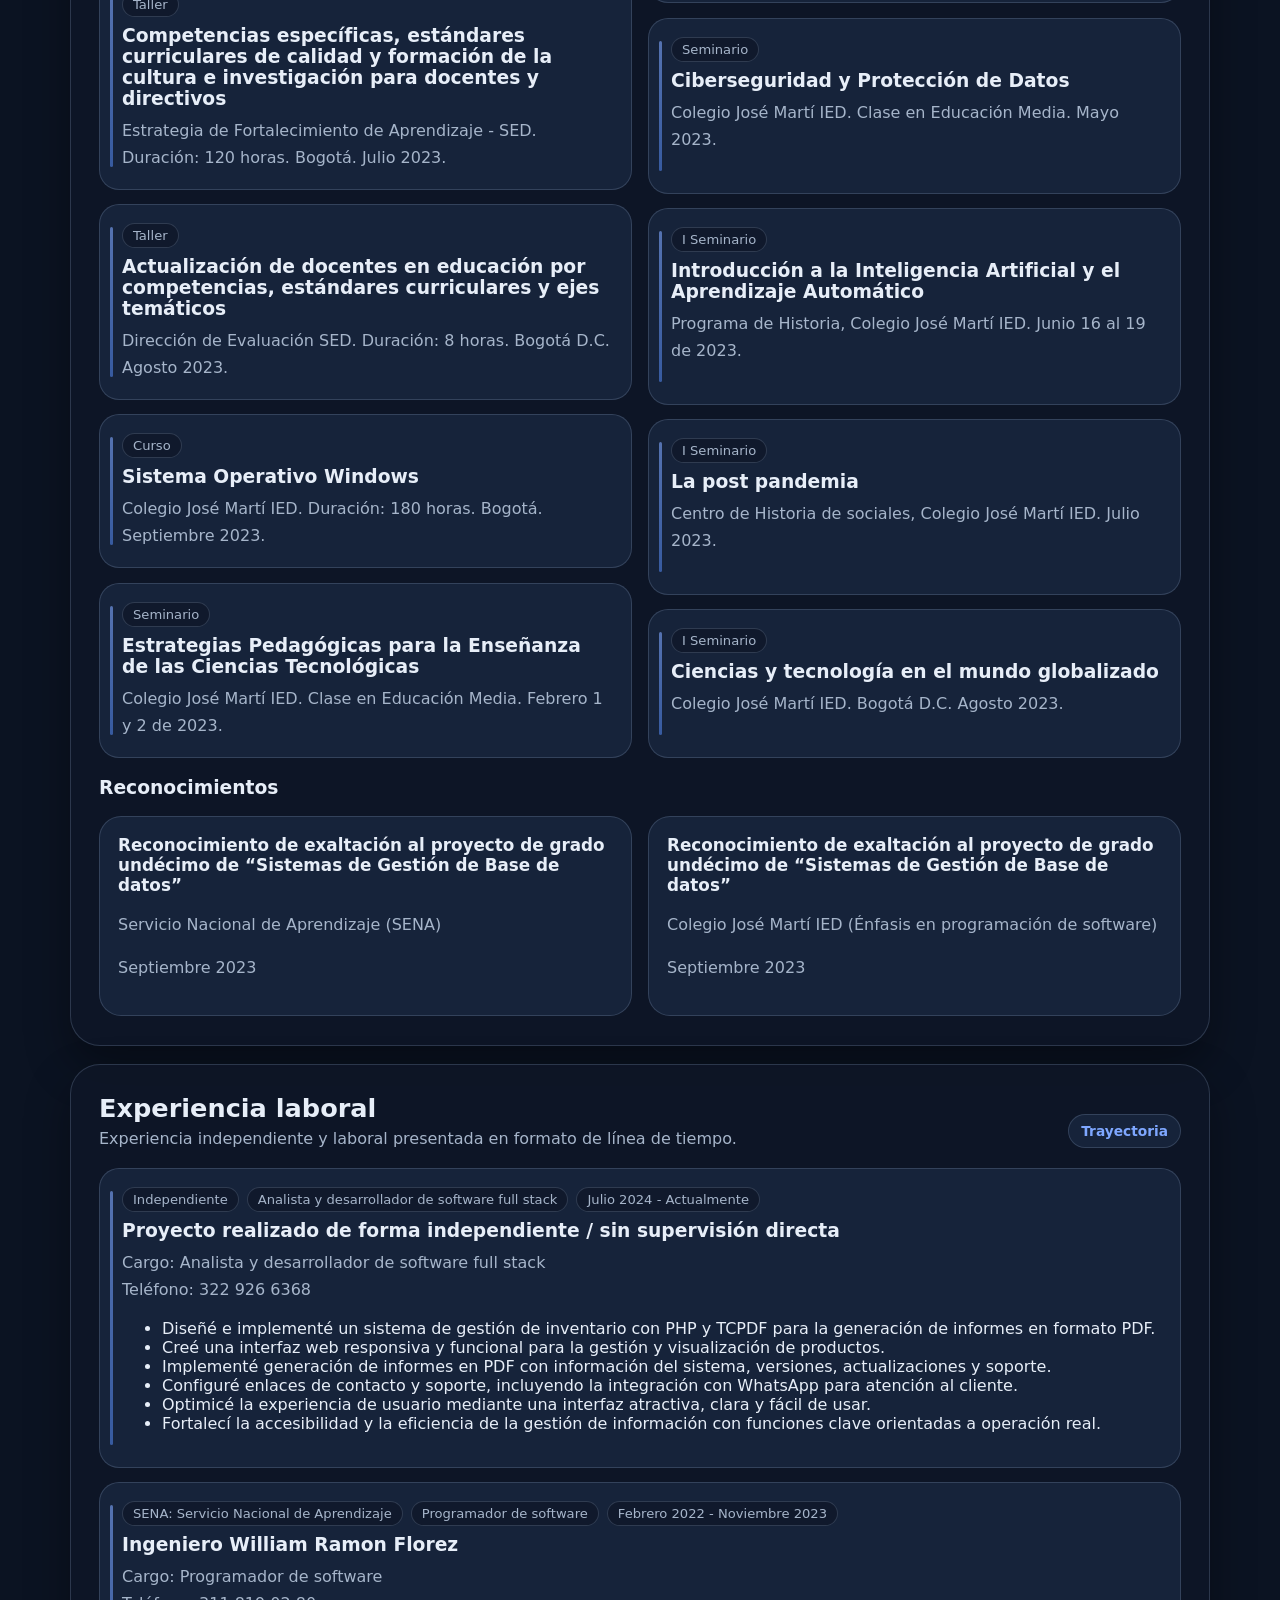
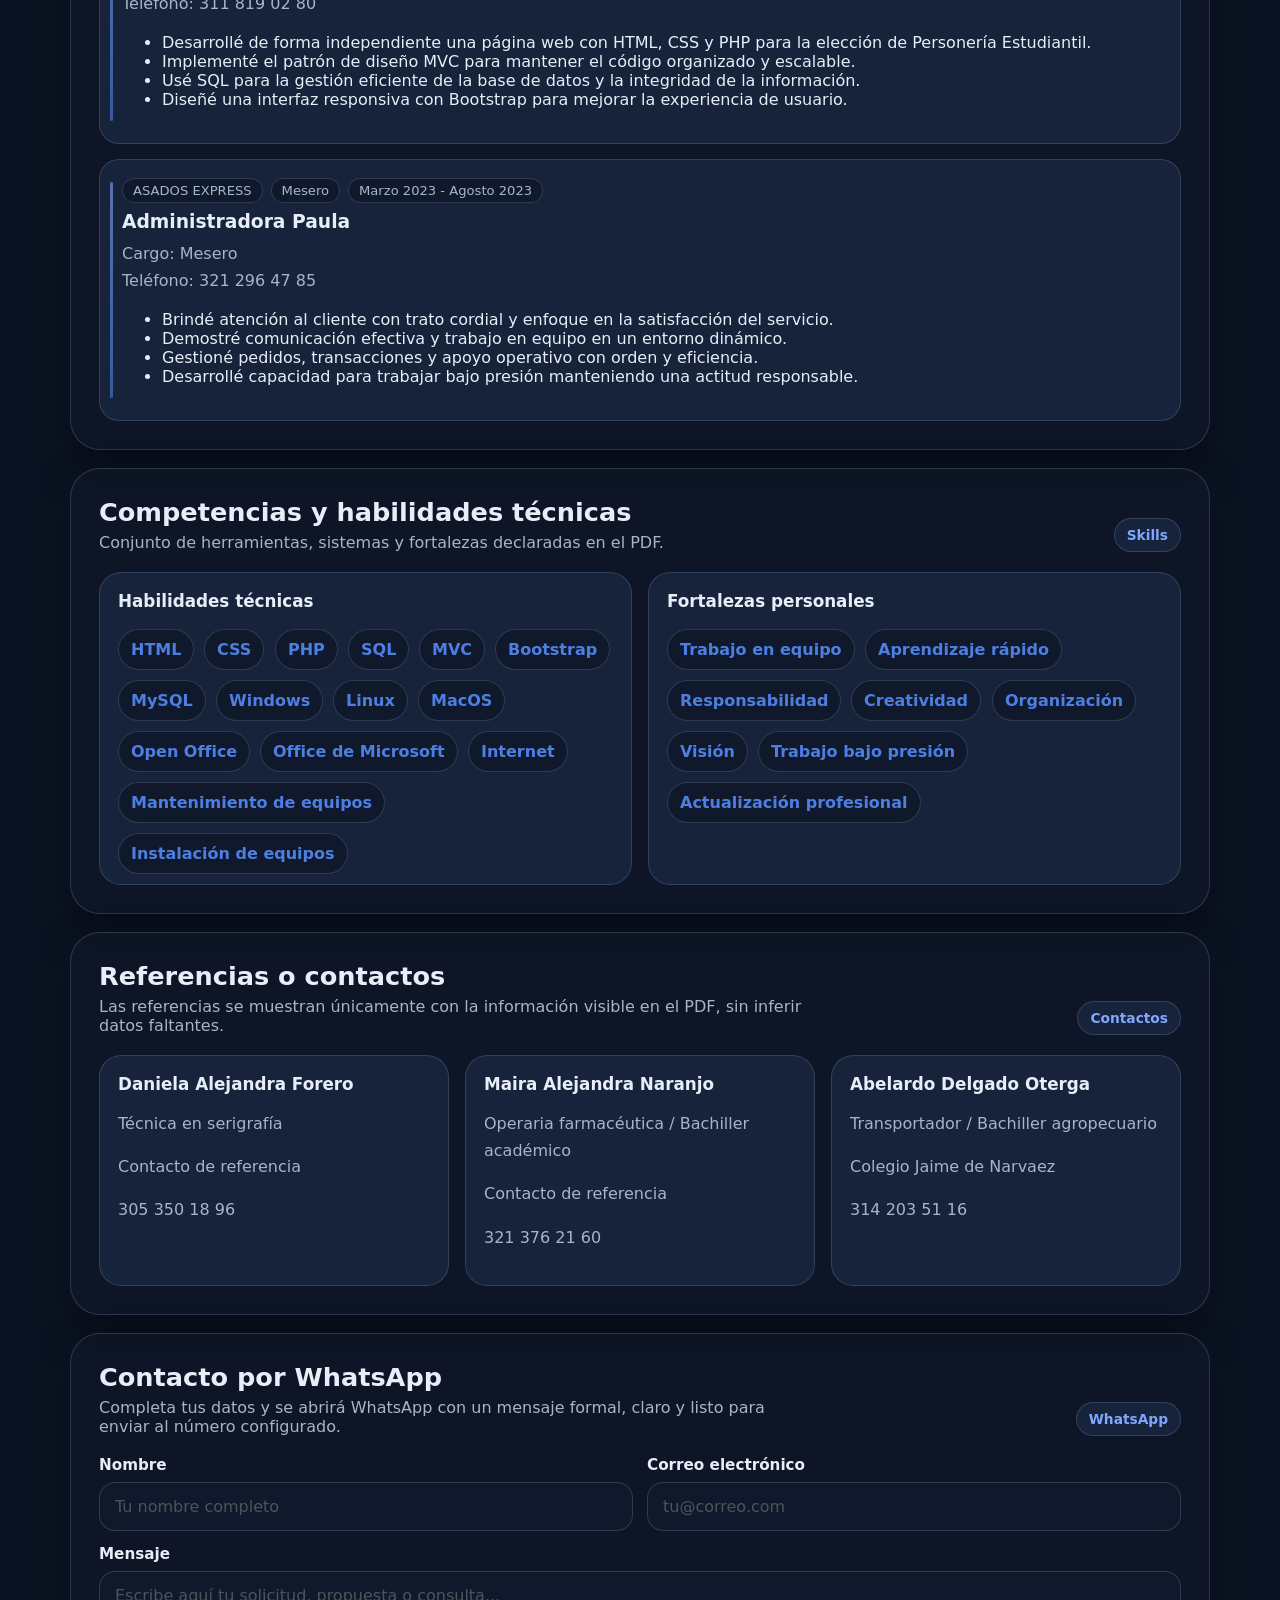
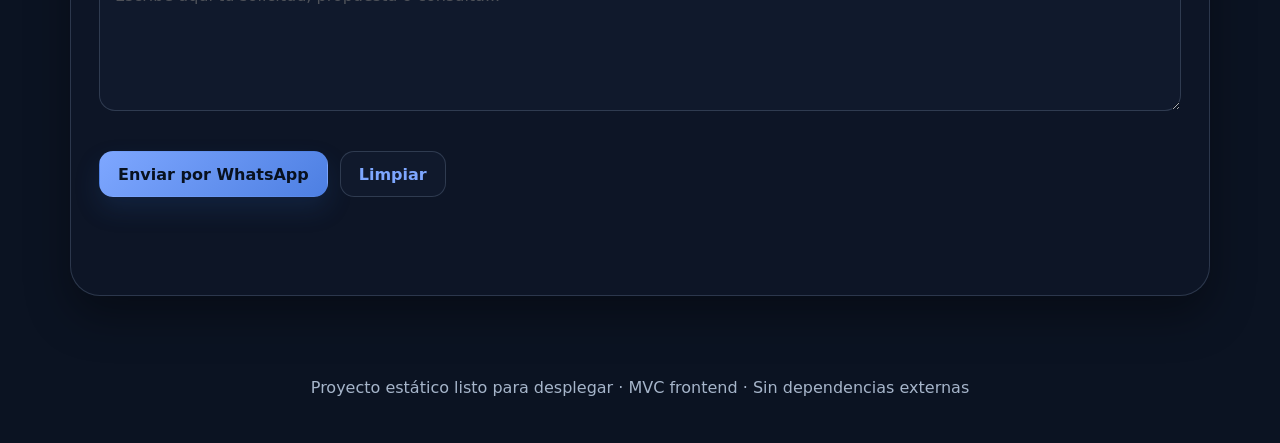
==== commit 4636be9a: "Primer commit: subiendo proyecto completo" ====
--- a/index.html
+++ b/index.html
@@ -4,7 +4,7 @@
   <meta charset="UTF-8" />
   <meta name="viewport" content="width=device-width, initial-scale=1.0" />
   <meta name="description" content="Hoja de vida web profesional de Deivid Aldemar Delgado Naranjo" />
-  <meta name="color-scheme" content="dark" />
+  <meta name="color-scheme" content="dark light" />
   <meta name="theme-color" content="#10192c" />
   <title>Inicio · Deivid Aldemar Delgado Naranjo</title>
   <link id="appFavicon" rel="icon" type="image/png" sizes="32x32" href="./assets/favicon-32.png" />
@@ -20,7 +20,20 @@
       var inAppBrowser = /FBAN|FBAV|FB_IAB|FB4A|Messenger|Instagram|LinkedInApp|Snapchat|Twitter|XApp|WhatsApp|Telegram/i.test(ua);
 
       if (inAppBrowser) {
-        document.documentElement.classList.add('in-app-browser');
+        var root = document.documentElement;
+        root.classList.add('in-app-browser');
+        root.style.backgroundColor = '#f5f7fb';
+        root.style.colorScheme = 'light';
+
+        var themeMeta = document.querySelector('meta[name="theme-color"]');
+        if (themeMeta) {
+          themeMeta.setAttribute('content', '#f5f7fb');
+        }
+
+        var colorSchemeMeta = document.querySelector('meta[name="color-scheme"]');
+        if (colorSchemeMeta) {
+          colorSchemeMeta.setAttribute('content', 'light');
+        }
       }
 
       var el = document.getElementById('appFavicon');
--- a/css/styles.css
+++ b/css/styles.css
@@ -26,6 +26,47 @@
   --focus-outline: rgba(126, 167, 255, 0.35);
 }
 
+
+html.in-app-browser,
+body.in-app-browser {
+  color-scheme: light;
+}
+
+html.in-app-browser body,
+body.in-app-browser {
+  --bg: #f5f7fb;
+  --bg-accent: none;
+  --surface: #ffffff;
+  --surface-solid: #f8fafc;
+  --surface-2: #f8fafc;
+  --surface-3: #eef2f7;
+  --text: #0f172a;
+  --muted: #475569;
+  --primary: #1d4ed8;
+  --primary-2: #2563eb;
+  --primary-contrast: #ffffff;
+  --border: #d8e0ea;
+  --success: #15803d;
+  --danger: #b91c1c;
+  --shadow: none;
+  --shadow-soft: none;
+  --primary-shadow: none;
+  --accent-ring: rgba(37, 99, 235, 0.12);
+  --focus-outline: rgba(37, 99, 235, 0.28);
+  background: #f5f7fb !important;
+  color: #0f172a !important;
+  scroll-behavior: auto !important;
+}
+
+html.in-app-browser body *,
+html.in-app-browser body *::before,
+html.in-app-browser body *::after,
+body.in-app-browser *,
+body.in-app-browser *::before,
+body.in-app-browser *::after {
+  text-shadow: none !important;
+}
+
 body {
   margin: 0;
   font-family: Inter, system-ui, -apple-system, BlinkMacSystemFont, "Segoe UI", sans-serif;
@@ -750,7 +791,9 @@
 
 
 body[data-export-mode="true"],
-.export-preview body {
+.export-preview body,
+html.in-app-browser body,
+body.in-app-browser {
   --bg: #f5f7fb;
   --bg-accent: none;
   --surface: #ffffff;
@@ -780,7 +823,13 @@
 body[data-export-mode="true"] *::after,
 .export-preview body *,
 .export-preview body *::before,
-.export-preview body *::after {
+.export-preview body *::after,
+html.in-app-browser body *,
+html.in-app-browser body *::before,
+html.in-app-browser body *::after,
+body.in-app-browser *,
+body.in-app-browser *::before,
+body.in-app-browser *::after {
   animation: none !important;
   transition: none !important;
   filter: none !important;
@@ -788,7 +837,9 @@
 }
 
 body[data-export-mode="true"] [data-reveal],
-.export-preview [data-reveal] {
+.export-preview [data-reveal],
+html.in-app-browser [data-reveal],
+body.in-app-browser [data-reveal] {
   opacity: 1 !important;
   transform: none !important;
   filter: none !important;
